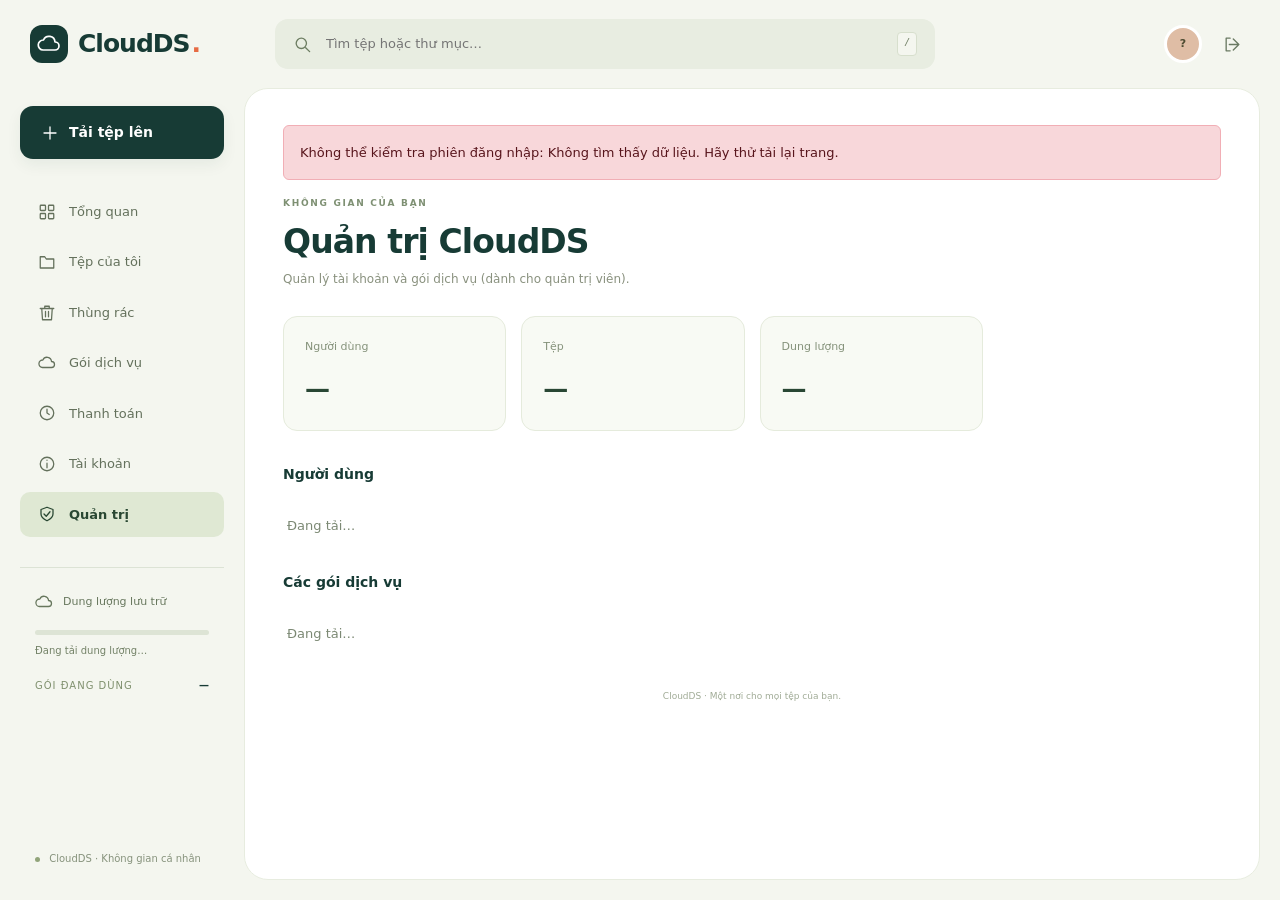
==== frontend/pages/admin.html @ e841731d "Thêm frontend có kết nối Flask API" ====
<!doctype html>
<html lang="vi">
<head>
  <meta charset="utf-8"><meta name="viewport" content="width=device-width, initial-scale=1">
  <meta name="theme-color" content="#173b35"><title>Quản trị CloudDS — CloudDS</title>
  <link rel="icon" href="../assets/icons/favicon.svg" type="image/svg+xml">
  <link rel="stylesheet" href="../assets/vendor/bootstrap/bootstrap.min.css">
  <link rel="stylesheet" href="../assets/css/main.css">
  <link rel="stylesheet" href="../assets/css/components.css">
  <link rel="stylesheet" href="../assets/css/dashboard.css">
  <script src="../assets/js/api.js" defer></script><script src="../assets/js/ui.js" defer></script>
  
  <script src="../assets/js/admin.js" defer></script>
</head>
<body class="drive-page" data-page="admin">
  <a class="skip-link" href="#workspace">Đến nội dung chính</a>
  <svg xmlns="http://www.w3.org/2000/svg" style="display:none" aria-hidden="true"><symbol id="icon-cloud" viewBox="0 0 24 24"><path d="M6 18h12a4 4 0 0 0 0-8 6 6 0 0 0-11.5-2A5 5 0 0 0 6 18Z"/></symbol><symbol id="icon-arrow" viewBox="0 0 24 24"><path d="M4 12h16m-6-6 6 6-6 6"/></symbol><symbol id="icon-check" viewBox="0 0 24 24"><path d="m5 12 4 4L19 6"/></symbol><symbol id="icon-folder" viewBox="0 0 24 24"><path d="M3 7V5h6l2 3h10v12H3V7Z"/></symbol><symbol id="icon-file" viewBox="0 0 24 24"><path d="M6 3h8l4 4v14H6Z"/><path d="M14 3v5h4M9 12h6m-6 4h6"/></symbol><symbol id="icon-shield" viewBox="0 0 24 24"><path d="m12 3 8 3v6c0 5-8 9-8 9s-8-4-8-9V6Z"/><path d="m8 12 3 3 5-6"/></symbol><symbol id="icon-upload" viewBox="0 0 24 24"><path d="M12 16V3m-5 5 5-5 5 5M4 15v6h16v-6"/></symbol><symbol id="icon-download" viewBox="0 0 24 24"><path d="M12 3v13m-5-5 5 5 5-5M4 16v5h16v-5"/></symbol><symbol id="icon-grid" viewBox="0 0 24 24"><rect x="3" y="3" width="7" height="7" rx="1"/><rect x="14" y="3" width="7" height="7" rx="1"/><rect x="3" y="14" width="7" height="7" rx="1"/><rect x="14" y="14" width="7" height="7" rx="1"/></symbol><symbol id="icon-clock" viewBox="0 0 24 24"><circle cx="12" cy="12" r="9"/><path d="M12 7v5l3 2"/></symbol><symbol id="icon-device" viewBox="0 0 24 24"><rect x="3" y="4" width="18" height="13" rx="2"/><path d="M8 21h8m-4-4v4"/></symbol><symbol id="icon-menu" viewBox="0 0 24 24"><path d="M4 6h16M4 12h16M4 18h16"/></symbol><symbol id="icon-lock" viewBox="0 0 24 24"><rect x="5" y="10" width="14" height="11" rx="2"/><path d="M8 10V7a4 4 0 0 1 8 0v3m-4 5v2"/></symbol><symbol id="icon-mail" viewBox="0 0 24 24"><rect x="3" y="5" width="18" height="14" rx="2"/><path d="m3 6 9 7 9-7"/></symbol><symbol id="icon-leaf" viewBox="0 0 24 24"><path d="M20 3C7 2 2 8 5 15s16 4 15-12Z"/><path d="M3 21 15 9"/></symbol><symbol id="icon-globe" viewBox="0 0 24 24"><circle cx="12" cy="12" r="9"/><ellipse cx="12" cy="12" rx="4" ry="9"/><path d="M3 12h18"/></symbol><symbol id="icon-search" viewBox="0 0 24 24"><circle cx="10.5" cy="10.5" r="6.5"/><path d="m16 16 5 5"/></symbol><symbol id="icon-star" viewBox="0 0 24 24"><path d="m12 3 2.8 5.8 6.4.9-4.6 4.5 1.1 6.3-5.7-3-5.7 3 1.1-6.3-4.6-4.5 6.4-.9Z"/></symbol><symbol id="icon-list" viewBox="0 0 24 24"><path d="M8 6h13M8 12h13M8 18h13M3 6h.1M3 12h.1M3 18h.1"/></symbol><symbol id="icon-plus" viewBox="0 0 24 24"><path d="M12 4v16M4 12h16"/></symbol><symbol id="icon-more" viewBox="0 0 24 24"><circle cx="5" cy="12" r="1"/><circle cx="12" cy="12" r="1"/><circle cx="19" cy="12" r="1"/></symbol><symbol id="icon-image" viewBox="0 0 24 24"><rect x="3" y="3" width="18" height="18" rx="3"/><circle cx="8" cy="8" r="1"/><path d="m3 17 5-5 4 4 4-6 5 7"/></symbol><symbol id="icon-close" viewBox="0 0 24 24"><path d="m5 5 14 14M5 19 19 5"/></symbol><symbol id="icon-info" viewBox="0 0 24 24"><circle cx="12" cy="12" r="9"/><path d="M12 11v6m0-10v.1"/></symbol><symbol id="icon-logout" viewBox="0 0 24 24"><path d="M9 4H4v16h5m4-15 7 7-7 7m-5-7h12"/></symbol><symbol id="icon-chevron" viewBox="0 0 24 24"><path d="m9 5 7 7-7 7"/></symbol><symbol id="icon-trash" viewBox="0 0 24 24"><path d="M3 6h18M9 6V3h6v3M5 6l1 15h12l1-15M10 10v7m4-7v7"/></symbol></svg>
  <header class="drive-header">
    <div class="drive-brand">
      <button class="icon-button mobile-menu" id="menu-toggle" type="button" aria-label="Mở menu" aria-expanded="false" aria-controls="sidebar"><svg class="icon" aria-hidden="true"><use href="#icon-menu"></use></svg></button>
      <a href="../index.html" class="brand" aria-label="CloudDS trang chủ"><span class="brand-logo"><svg class="icon" aria-hidden="true"><use href="#icon-cloud"></use></svg></span>CloudDS<span class="brand-period">.</span></a>
    </div>
    <form class="search-box" role="search" id="global-search-form"><svg class="icon" aria-hidden="true"><use href="#icon-search"></use></svg><input id="global-search" type="search" placeholder="Tìm tệp hoặc thư mục…" aria-label="Tìm tệp và thư mục"><kbd>/</kbd></form>
    <div class="header-actions"><span class="workspace-status" id="workspace-status" aria-live="polite"></span><a class="avatar" id="account" href="profile.html" aria-label="Thông tin tài khoản">?</a><button class="icon-button" id="logout" type="button" title="Đăng xuất" aria-label="Đăng xuất"><svg class="icon" aria-hidden="true"><use href="#icon-logout"></use></svg></button></div>
  </header>
  <button id="sidebar-backdrop" class="sidebar-backdrop" type="button" aria-label="Đóng menu" hidden></button>
  <aside class="drive-sidebar" id="sidebar">
    <a class="btn btn-brand new-button" href="files.html?upload=1"><svg class="icon" aria-hidden="true"><use href="#icon-plus"></use></svg> Tải tệp lên</a>
    <nav aria-label="Điều hướng không gian"><a class="side-link " href="dashboard.html" data-nav="dashboard"><svg class="icon" aria-hidden="true"><use href="#icon-grid"></use></svg><span>Tổng quan</span></a>
<a class="side-link " href="files.html" data-nav="files"><svg class="icon" aria-hidden="true"><use href="#icon-folder"></use></svg><span>Tệp của tôi</span></a>
<a class="side-link " href="trash.html" data-nav="trash"><svg class="icon" aria-hidden="true"><use href="#icon-trash"></use></svg><span>Thùng rác</span></a>
<a class="side-link " href="plans.html" data-nav="plans"><svg class="icon" aria-hidden="true"><use href="#icon-cloud"></use></svg><span>Gói dịch vụ</span></a>
<a class="side-link " href="billing.html" data-nav="billing"><svg class="icon" aria-hidden="true"><use href="#icon-clock"></use></svg><span>Thanh toán</span></a>
<a class="side-link " href="profile.html" data-nav="profile"><svg class="icon" aria-hidden="true"><use href="#icon-info"></use></svg><span>Tài khoản</span></a>
<a class="side-link active" href="admin.html" data-nav="admin"><svg class="icon" aria-hidden="true"><use href="#icon-shield"></use></svg><span>Quản trị</span></a></nav>
    <div class="sidebar-storage">
      <div class="storage-title"><svg class="icon" aria-hidden="true"><use href="#icon-cloud"></use></svg> Dung lượng lưu trữ</div>
      <div class="progress" role="progressbar" aria-label="Dung lượng đã dùng" aria-valuemin="0" aria-valuemax="100" aria-valuenow="0" id="quota-meter"><div class="progress-bar" id="quota-bar" style="width:0%"></div></div>
      <p id="quota-label">Đang tải dung lượng…</p>
      <div class="plan-note"><span id="plan-name">GÓI ĐANG DÙNG</span><b id="plan-quota">—</b></div>
    </div>
    <div class="sidebar-bottom"><span class="live-dot"></span> CloudDS · Không gian cá nhân</div>
  </aside>
  <main class="drive-main" id="workspace">
    <div id="global-notice" class="alert alert-warning" role="status" hidden></div>
    <div class="page-heading"><div><p class="page-eyebrow">KHÔNG GIAN CỦA BẠN</p><h1 id="page-title">Quản trị CloudDS</h1><p id="page-subtitle">Quản lý tài khoản và gói dịch vụ (dành cho quản trị viên).</p></div></div>
    
<div id="admin-error" class="alert alert-danger" hidden></div><div class="summary-grid" id="admin-metrics"><article class="summary-card"><small>Người dùng</small><strong id="admin-users-count">—</strong></article><article class="summary-card"><small>Tệp</small><strong id="admin-files-count">—</strong></article><article class="summary-card"><small>Dung lượng</small><strong id="admin-storage-count">—</strong></article></div><section class="mt-4"><div class="section-row"><h2>Người dùng</h2></div><div class="file-list" id="admin-users"><p class="content-muted">Đang tải…</p></div></section><section class="mt-4"><div class="section-row"><h2>Các gói dịch vụ</h2></div><div id="admin-plans" class="file-list"><p class="content-muted">Đang tải…</p></div></section>

    <p class="workspace-footnote">CloudDS · Một nơi cho mọi tệp của bạn.</p>
  </main>
  <div class="toast-container position-fixed bottom-0 end-0 p-3" style="z-index:100"><div class="toast show drive-toast" role="status" id="toast" hidden><div class="toast-body" id="toast-message"></div></div></div>
</body>
</html>
---- frontend/assets/css/main.css ----
/* Design tokens dùng chung cho các trang tiếp theo. */
:root {
  --color-ink: #173b35;
  --color-text: #52635d;
  --color-surface: #ffffff;
  --color-bg: #f8f9f5;
  --color-soft: #eef2e9;
  --color-line: #dce3d9;
  --color-accent: #e66b43;
  --color-accent-dark: #ae3d1b;
  --radius-sm: 12px;
  --radius-md: 20px;
  --radius-lg: 32px;
  --shadow-card: 0 20px 60px rgb(24 54 44 / 8%);
  --font-body: "Segoe UI", system-ui, -apple-system, sans-serif;
  --container-width: 1180px;
}


/* Các quy tắc nền tảng, độc lập với nội dung trang. */
*, *::before, *::after { box-sizing: border-box; }
html { scroll-behavior: smooth; scroll-padding-top: 100px; }
body { margin: 0; background: var(--color-bg); color: var(--color-ink); font-family: var(--font-body); line-height: 1.65; -webkit-font-smoothing: antialiased; }
a { color: inherit; text-decoration: none; }
button, input { font: inherit; }
button, a { -webkit-tap-highlight-color: transparent; }
button { touch-action: manipulation; }
h1, h2, h3, p { margin-top: 0; }
h1, h2, h3 { line-height: 1.2; }
::selection { background: #e9b79a; color: #173b35; }
:focus-visible { outline: 3px solid var(--color-accent); outline-offset: 5px; }
.container { max-width: var(--container-width); }
.icon { width: 24px; height: 24px; fill: none; stroke: currentColor; stroke-width: 1.7; stroke-linecap: round; stroke-linejoin: round; flex: 0 0 auto; }
.skip-link { position: fixed; top: -100px; left: 16px; z-index: 100; padding: 10px 18px; background: white; border: 2px solid var(--color-ink); }
.skip-link:focus { top: 10px; }
[hidden] { display: none !important; }
@media (prefers-reduced-motion: reduce) {
 html { scroll-behavior: auto; }
 *, *::before, *::after { animation-duration: .01ms !important; animation-iteration-count: 1 !important; transition-duration: .01ms !important; }
}


/* Header/footer có thể tách sang component khi bổ sung các trang. */
.site-header { position: sticky; top: 0; z-index: 30; background: rgb(248 249 245 / 98%); border-bottom: 1px solid var(--color-line); }
.header-inner { min-height: 86px; display: flex; align-items: center; gap: 36px; }
.brand { display: inline-flex; align-items: center; gap: 10px; font-weight: 750; font-size: 24px; letter-spacing: -1px; white-space: nowrap; }
.brand-mark { display: grid; place-items: center; width: 39px; height: 39px; border-radius: 13px; color: white; background: var(--color-ink); }
.brand-dot { color: var(--color-accent); }
.desktop-nav { display: flex; align-items: center; justify-content: space-between; flex: 1; gap: 28px; }
.nav-links, .nav-actions { display: flex; align-items: center; gap: 26px; }
.nav-links a, .login-link { font-size: 14px; font-weight: 600; }
.nav-links a { position: relative; padding: 10px 0; color: var(--color-text); }
.nav-links a::after { content: ""; position: absolute; left: 0; right: 0; bottom: 3px; height: 2px; background: var(--color-accent); transform: scaleX(0); transition: transform .2s ease; }
.nav-links a:hover::after, .nav-links a[aria-current]::after { transform: scaleX(1); }
.menu-toggle { display: none; margin-left: auto; width: 44px; height: 44px; align-items: center; justify-content: center; border: 1px solid var(--color-line); border-radius: 10px; color: var(--color-ink); background: transparent; }
.site-footer { padding: 64px 0 24px; border-top: 1px solid var(--color-line); }
.footer-top { display: grid; grid-template-columns: 2fr 1fr 1fr 1.2fr; gap: 40px; }
.footer-about p { max-width: 280px; margin-top: 16px; color: var(--color-text); font-size: 14px; }
.footer-heading { font-size: 14px; margin: 8px 0 20px; font-weight: 700; }
.footer-links { list-style: none; padding: 0; margin: 0; }
.footer-links li { margin-bottom: 10px; font-size: 14px; color: var(--color-text); }
.footer-links a:hover { color: var(--color-accent-dark); }
.footer-bottom { margin-top: 44px; padding-top: 20px; border-top: 1px solid var(--color-line); display: flex; justify-content: space-between; gap: 16px; font-size: 12px; color: var(--color-text); }
@media (max-width: 991.98px) {
 .header-inner { min-height: 74px; flex-wrap: wrap; gap: 0; }
 .brand { font-size: 22px; }
 .menu-toggle { display: flex; }
 .desktop-nav { display: none; flex-basis: 100%; padding: 15px 0 24px; }
 .desktop-nav.is-open { display: flex; flex-direction: column; align-items: stretch; }
 .nav-links { align-items: stretch; flex-direction: column; gap: 3px; }
 .nav-actions { border-top: 1px solid var(--color-line); padding-top: 20px; justify-content: space-between; }
 .footer-top { grid-template-columns: 2fr 1fr 1fr; }
 .footer-contact { grid-column: 1 / -1; }
}
@media (max-width: 575.98px) {
 .container { padding-left: 22px; padding-right: 22px; }
 .footer-top { grid-template-columns: 1fr 1fr; gap: 28px; }
 .footer-about, .footer-contact { grid-column: 1 / -1; }
 .footer-bottom { flex-direction: column; }
}


/* Chỉ dành cho trang chủ; không chứa quy tắc nghiệp vụ. */
.hero { position: relative; padding: 76px 0 52px; overflow: hidden; }
.hero-grid { display: grid; grid-template-columns: 1.04fr 1fr; gap: 60px; align-items: center; }
.hero-badge { display: inline-flex; align-items: center; gap: 9px; padding: 6px 12px 6px 7px; border: 1px solid var(--color-line); border-radius: 99px; font-size: 12px; font-weight: 600; margin-bottom: 27px; background: #fff; }
.hero-badge span { background: #eaf0de; border-radius: 99px; padding: 3px 8px; font-size: 10px; letter-spacing: .6px; }
.hero h1 { font-size: clamp(42px, 4.9vw, 65px); font-weight: 650; letter-spacing: -2.8px; line-height: 1.13; margin-bottom: 24px; }
.hero h1 em { font-style: normal; color: #678065; }
.hero-copy { max-width: 445px; color: var(--color-text); font-size: 16px; line-height: 1.8; margin-bottom: 28px; }
.hero-actions { display: flex; gap: 12px; flex-wrap: wrap; }
.hero-note { display: flex; align-items: center; gap: 8px; font-size: 12px; color: var(--color-text); margin: 18px 0 0; }
.hero-note .icon { width: 15px; height: 15px; }
.hero-visual { min-width: 0; position: relative; padding: 45px 0 46px; }
.visual-orbit { position: absolute; inset: 0 -40px; border: 1px solid #e0e7d8; border-radius: 50%; transform: rotate(-24deg); }
.visual-orbit::after { content: ""; position: absolute; inset: 25px; border: 1px dashed #d4dfcc; border-radius: 50%; }
.app-preview { position: relative; background: white; border: 1px solid #dae1d7; border-radius: 16px; box-shadow: 0 25px 60px rgb(39 61 46 / 11%); transform: rotate(-2deg); overflow: hidden; }
.app-chrome { display: flex; align-items: center; gap: 5px; padding: 13px 15px; border-bottom: 1px solid #e9ede5; background: #fafbf8; }
.app-chrome i { width: 6px; height: 6px; border-radius: 50%; background: #d9dfd2; }
.app-chrome span { margin: auto; font-size: 9px; color: #788472; }
.app-chrome .icon { width: 12px; height: 12px; color: #7a8b71; }
.app-content { display: grid; grid-template-columns: 105px 1fr; min-height: 295px; }
.app-sidebar { padding: 21px 10px; border-right: 1px solid #edf0e8; background: #fbfcf9; }
.app-logo { font-size: 12px; font-weight: 750; display: flex; gap: 5px; align-items: center; margin-bottom: 24px; }
.app-logo .icon { width: 19px; height: 19px; }
.app-nav { font-size: 9px; color: #788371; padding: 7px 6px; display: flex; align-items: center; gap: 5px; margin-bottom: 4px; }
.app-nav .icon { width: 13px; height: 13px; }
.app-nav.active { color: #294b39; background: #eaf0df; border-radius: 5px; }
.app-quota { margin-top: 46px; font-size: 8px; color: #738169; }
.quota-bar { height: 4px; border-radius: 20px; background: #e6ebdf; margin: 7px 0; overflow: hidden; }
.quota-bar span { display: block; width: 36%; height: 100%; background: #91a778; }
.app-main { padding: 20px 17px; min-width: 0; }
.app-main-top { display: flex; justify-content: space-between; align-items: center; font-size: 12px; font-weight: 650; }
.mock-upload { font-size: 8px; padding: 5px 8px; background: var(--color-ink); color: white; border-radius: 4px; }
.app-sub { margin: 4px 0 18px; color: #87927d; font-size: 8px; }
.folder-grid { display: grid; grid-template-columns: repeat(3,1fr); gap: 8px; }
.mock-folder { padding: 12px 7px; border: 1px solid #e5eadf; border-radius: 8px; font-size: 8px; }
.mock-folder .icon { width: 24px; height: 24px; margin-bottom: 7px; display: block; fill: #e6ebce; stroke: #98aa72; }
.mock-folder:nth-child(2) .icon { fill: #fae5d8; stroke: #d79c7b; }
.mock-folder:nth-child(3) .icon { fill: #e4eaf2; stroke: #95a6bf; }
.mock-folder small { display: block; color: #89927f; font-size: 7px; margin-top: 3px; }
.recent-label { margin: 18px 0 6px; font-size: 9px; font-weight: 600; }
.mock-file { display: flex; align-items: center; gap: 7px; border-bottom: 1px solid #f0f2ec; padding: 9px 0; font-size: 8px; }
.file-icon { padding: 5px; background: #f9ede5; color: #b78360; border-radius: 5px; display: grid; place-items: center; }
.file-icon .icon { width: 13px; height: 13px; }
.mock-file small { margin-left: auto; font-size: 7px; color: #89927f; }
.float-card { position: absolute; background: #fff; border: 1px solid #e0e5db; border-radius: 12px; box-shadow: 0 10px 30px rgb(30 55 40 / 8%); display: flex; align-items: center; gap: 10px; padding: 12px 16px; transform: rotate(3deg); }
.float-free { top: 8px; right: -14px; }
.float-success { bottom: 12px; left: -24px; transform: rotate(2deg); }
.float-symbol { display: grid; place-items: center; width: 36px; height: 36px; border-radius: 10px; background: #edf2e4; color: #69854a; }
.float-card strong { font-size: 12px; display: block; line-height: 1.5; }
.float-card small { font-size: 9px; color: var(--color-text); }
.value-strip { display: flex; justify-content: space-between; gap: 20px; border-top: 1px solid var(--color-line); border-bottom: 1px solid var(--color-line); padding: 23px 0; margin-top: 36px; }
.value-item { display: flex; align-items: center; gap: 10px; font-size: 12px; font-weight: 550; }
.value-item .icon { width: 18px; height: 18px; color: #698263; }
.features { padding: 75px 0 84px; }
.section-intro { display: flex; align-items: flex-end; justify-content: space-between; gap: 40px; margin-bottom: 35px; }
.section-intro .section-copy { max-width: 340px; margin-bottom: 4px; font-size: 14px; }
.section-intro h2 { margin: 0; }
.feature-card { height: 100%; border: 1px solid var(--color-line); border-radius: 18px; padding: 28px; background: #fff; }
.feature-icon { width: 45px; height: 45px; display: grid; place-items: center; border-radius: 12px; background: #eff2e7; margin-bottom: 25px; }
.feature-card h3 { font-size: 19px; font-weight: 650; margin-bottom: 12px; }
.feature-card p { color: var(--color-text); font-size: 14px; line-height: 1.8; margin-bottom: 0; }
.feature-card:nth-child(2) { background: #fafbf8; }
.workflow { padding: 60px 0 74px; background: #edf1e7; border-top: 1px solid #e1e7da; border-bottom: 1px solid #e1e7da; }
.workflow-grid { display: grid; grid-template-columns: 1fr 1.3fr; align-items: center; gap: 80px; }
.workflow .section-copy { font-size: 14px; max-width: 320px; }
.step { display: flex; gap: 20px; position: relative; padding: 20px 0; border-bottom: 1px solid #d6dfce; }
.step:last-child { border-bottom: 0; }
.step-number { font-size: 12px; font-weight: 650; color: #71806c; padding-top: 3px; }
.step h3 { font-size: 18px; margin-bottom: 6px; }
.step p { font-size: 14px; color: var(--color-text); margin: 0; }
.pricing { padding: 85px 0; }
.center-heading { text-align: center; margin-bottom: 38px; }
.center-heading .section-copy { margin: 18px auto 0; font-size: 15px; }
.plan-card { position: relative; height: 100%; padding: 30px; border: 1px solid var(--color-line); border-radius: 22px; background: white; }
.plan-card.featured { background: var(--color-ink); color: #fff; border-color: var(--color-ink); }
.plan-label { display: flex; justify-content: space-between; align-items: center; gap: 8px; margin-bottom: 12px; }
.plan-name { font-size: 17px; font-weight: 700; margin: 0; }
.plan-tag { font-size: 9px; font-weight: 650; background: #e9efdd; color: #36532d; padding: 5px 9px; border-radius: 30px; letter-spacing: .4px; }
.plan-card.featured .plan-tag { background: #eec6ab; color: #3b392b; }
.plan-description { font-size: 13px; color: var(--color-text); margin-bottom: 28px; }
.plan-card.featured .plan-description, .plan-card.featured .price-period { color: #c8d6cd; }
.plan-capacity { display: flex; align-items: baseline; gap: 8px; margin-bottom: 16px; }
.plan-capacity strong { font-size: 54px; letter-spacing: -2px; font-weight: 600; line-height: 1; }
.plan-capacity span { font-size: 22px; }
.plan-price { font-size: 23px; font-weight: 650; }
.price-period { font-size: 12px; font-weight: 400; color: var(--color-text); }
.plan-divider { border-top: 1px solid var(--color-line); margin: 24px 0; }
.featured .plan-divider { border-color: #436259; }
.plan-card .check-list li { font-size: 13px; }
.plan-bottom { border-top: 1px solid var(--color-line); padding-top: 18px; margin-top: 24px; font-size: 12px; color: var(--color-text); }
.featured .plan-bottom { border-color: #436259; color: #d3e1d8; }
.faq-section { padding: 20px 0 85px; }
.faq-layout { display: grid; grid-template-columns: .8fr 1.2fr; gap: 85px; }
.faq-intro .section-copy { font-size: 14px; }
.text-link { display: inline-flex; align-items: center; gap: 8px; font-size: 14px; font-weight: 650; border-bottom: 1px solid currentColor; padding-bottom: 3px; }
.text-link .icon { width: 16px; height: 16px; }
.signup-section { padding: 0 0 80px; }
.signup-panel { position: relative; overflow: hidden; background: #dfe8d6; border: 1px solid #d4dfc8; border-radius: 26px; padding: 50px 55px; display: flex; justify-content: space-between; gap: 35px; align-items: center; }
.signup-panel::after { content: ""; position: absolute; width: 310px; height: 310px; right: -80px; top: -140px; border: 1px solid #bccdaf; border-radius: 50%; pointer-events: none; }
.signup-panel h2 { font-size: clamp(28px,3vw,38px); letter-spacing: -1px; max-width: 480px; margin-bottom: 12px; }
.signup-panel p { font-size: 14px; color: var(--color-text); margin: 0; }
.signup-action { flex-shrink: 0; position: relative; z-index: 1; text-align: center; }
.signup-action small { display: block; margin-top: 12px; font-size: 11px; color: var(--color-text); }
@media (min-width: 992px) { .float-free { animation: settle-in .8s ease both; } .float-success { animation: settle-in 1s ease both; } }
@keyframes settle-in { from { opacity: 0; translate: 0 12px; } to { opacity: 1; translate: 0 0; } }
@media (max-width: 1199.98px) { .hero-grid { gap: 35px; } .hero h1 { font-size: 54px; } .float-free { right: 0; } .app-content { grid-template-columns: 88px 1fr; } }
@media (max-width: 991.98px) {
 .hero { padding-top: 50px; }
 .hero-grid { grid-template-columns: 1fr; gap: 30px; }
 .hero-copy { max-width: 540px; }
 .hero h1 { font-size: clamp(44px,7vw,62px); max-width: 640px; }
 .hero-visual { width: min(560px,100%); margin: 0 auto; }
 .app-content { grid-template-columns: 105px 1fr; }
 .value-strip { flex-wrap: wrap; row-gap: 18px; }
 .value-item { width: calc(50% - 10px); }
 .workflow-grid, .faq-layout { gap: 35px; grid-template-columns: 1fr 1fr; }
 .section-intro { align-items: flex-start; flex-direction: column; gap: 18px; }
 .section-intro .section-copy { max-width: 540px; }
 .plan-card { padding: 24px; }
 .signup-panel { padding: 36px; }
}
@media (max-width: 767.98px) {
 .features, .pricing { padding: 55px 0; }
 .workflow-grid, .faq-layout { grid-template-columns: 1fr; gap: 20px; }
 .workflow { padding: 45px 0; }
 .workflow .section-copy { max-width: 500px; }
 .plan-card { padding: 30px; }
 .faq-section { padding: 15px 0 55px; }
 .signup-panel { flex-direction: column; align-items: flex-start; padding: 30px; }
 .signup-section { padding-bottom: 55px; }
 .signup-action { text-align: left; }
}
@media (max-width: 575.98px) {
 .hero h1 { font-size: 43px; letter-spacing: -1.9px; }
 .hero-copy { font-size: 15px; }
 .hero-visual { padding-top: 38px; }
 .hero-badge { font-size: 10px; }
 .hero-actions .btn { padding: 12px 16px; font-size: 13px; }
 .float-card { padding: 9px 10px; gap: 7px; }
 .float-success { left: -6px; bottom: 11px; }
 .float-card strong { font-size: 10px; }
 .float-card small { font-size: 8px; }
 .float-symbol { width: 29px; height: 29px; }
 .app-content { grid-template-columns: 72px 1fr; min-height: 270px; }
 .app-sidebar { padding: 18px 6px; }
 .app-logo { font-size: 9px; }
 .app-logo .icon { width: 14px; }
 .app-nav { padding: 6px 2px; font-size: 7px; gap: 3px; }
 .app-nav .icon { width: 10px; }
 .app-main { padding: 17px 10px; }
 .mock-folder { padding: 10px 5px; font-size: 7px; }
 .mock-folder small { font-size: 6px; }
 .value-item { font-size: 10px; gap: 7px; }
 .section-heading { letter-spacing: -1px; }
 }

/* Live plan loading / service errors on the landing page */
#home-plans .plan-loading, #home-plans .plan-notice { padding:20px 25px; background:#f0f3e9; border:1px solid #dce5d3; border-radius:13px; font-size:14px; color:#55634f; }
#home-plans .plan-capacity strong { font-size:clamp(30px,3.2vw,43px); letter-spacing:-1px; }
#home-plans .plan-price { white-space:normal; }
#home-plans .check-list li span:first-child { color:#5a8356; margin-right:7px; }
---- frontend/assets/css/components.css ----
/* Nút, nhãn, FAQ và hộp thoại có thể tái sử dụng. */
.btn { display: inline-flex; justify-content: center; align-items: center; gap: 10px; border-radius: 10px; padding: 13px 22px; font-weight: 650; font-size: 14px; border: 1px solid transparent; transition: background-color .18s ease, transform .18s ease, box-shadow .18s ease; }
.btn:hover { transform: translateY(-2px); }
.btn:focus-visible { box-shadow: none; outline: 3px solid var(--color-accent); outline-offset: 4px; }
.btn-brand { background: var(--color-ink); color: white; }
.btn-brand:hover, .btn-brand:active { background: #24564b; color: white; }
.btn-accent { background: var(--color-accent); color: #172d26; }
.btn-accent:hover, .btn-accent:active { background: #f28b66; color: #172d26; }
.btn-light-outline { background: transparent; color: var(--color-ink); border-color: #c8d0c6; }
.btn-light-outline:hover { border-color: var(--color-ink); background: #eef2e9; }
.btn .icon { width: 18px; height: 18px; }
.eyebrow { display: inline-flex; align-items: center; gap: 9px; color: var(--color-text); font-size: 11px; font-weight: 750; letter-spacing: 1.8px; text-transform: uppercase; margin-bottom: 20px; }
.eyebrow::before { content: ""; width: 7px; height: 7px; background: var(--color-accent); border-radius: 50%; }
.section-heading { font-size: clamp(30px, 3.4vw, 43px); font-weight: 650; letter-spacing: -1.5px; }
.section-copy { color: var(--color-text); font-size: 16px; max-width: 510px; }
.check-list { list-style: none; padding: 0; margin: 0; }
.check-list li { display: flex; align-items: flex-start; gap: 10px; margin-bottom: 13px; font-size: 14px; }
.check-list .icon { width: 18px; height: 18px; margin-top: 2px; }
.faq-item { border-bottom: 1px solid var(--color-line); }
.faq-item summary { position: relative; list-style: none; padding: 24px 44px 24px 0; font-weight: 600; cursor: pointer; line-height: 1.5; }
.faq-item summary::-webkit-details-marker { display: none; }
.faq-item summary::after { content: "+"; position: absolute; right: 5px; top: 20px; font-size: 26px; font-weight: 400; color: var(--color-text); }
.faq-item[open] summary::after { content: "−"; }
.faq-item p { color: var(--color-text); font-size: 14px; padding-right: 30px; margin-bottom: 24px; }
.reveal { opacity: 1; transform: none; }
.reveal.is-pending { opacity: 0; transform: translateY(18px); }
.reveal.is-visible { opacity: 1; transform: none; transition: opacity .55s ease, transform .55s ease; }
@media (prefers-reduced-motion: reduce) { .reveal.is-pending { opacity: 1; transform: none; } }
---- frontend/assets/css/dashboard.css ----
/* Workspace CloudDS — bố cục riêng, giữ tokens dùng chung. */
.drive-page { background: #f4f6ef; font-size: 14px; }
button { color: inherit; } button:disabled { opacity: .5; cursor: wait; }
.drive-header { height: 88px; display: flex; align-items: center; gap: 30px; padding: 0 30px; position: sticky; top: 0; z-index: 40; background: #f4f6ef; }
.drive-brand { width: 215px; flex-shrink: 0; display: flex; align-items: center; gap: 8px; }
.brand { display: inline-flex; align-items: center; gap: 10px; font-size: 25px; font-weight: 750; letter-spacing: -1px; }
.brand-logo { background: var(--color-ink); color: white; width: 38px; height: 38px; border-radius: 12px; display: grid; place-items: center; }
.brand-period { color: var(--color-accent); margin-left: -8px; }
.search-box { display: flex; align-items: center; gap: 12px; background: #e8ede1; border: 1px solid transparent; border-radius: 13px; padding: 12px 17px; max-width: 660px; flex: 1; }
.search-box:focus-within { border-color: #9caf88; background: #fff; box-shadow: 0 0 0 3px #dbe4d2; }
.search-box .icon { width: 19px; height: 19px; color: #6c7d61; }
.search-box input { min-width: 0; width: 100%; border: 0; outline: none; background: none; font-size: 13px; color: var(--color-ink); }
.search-box kbd { background: #f4f6ef; color: #6c7d61; border: 1px solid #d7dfcd; font-size: 10px; }
.header-actions { margin-left: auto; display: flex; align-items: center; gap: 13px; }
.preview-chip { border: 1px solid #d5decb; border-radius: 30px; background: none; padding: 5px 10px; font-size: 10px; color: #637852; white-space: nowrap; }
.icon-button { border: 0; background: none; padding: 8px; border-radius: 9px; display: inline-grid; place-items: center; color: #6a7a63; }
.icon-button:hover { background: #e9eedf; color: var(--color-ink); }
.icon-button .icon { width: 19px; height: 19px; }
.avatar { width: 38px; height: 38px; border-radius: 50%; background: #dfbda5; border: 3px solid #fff; color: #4d4b31; font-size: 11px; font-weight: 750; }
.drive-sidebar { position: fixed; top: 88px; bottom: 0; width: 244px; padding: 18px 20px; display: flex; flex-direction: column; }
.new-button { justify-content: flex-start; width: 100%; border-radius: 13px; padding: 15px 20px; margin-bottom: 30px; box-shadow: 0 6px 15px #173b3510; }
.side-link { display: flex; align-items: center; gap: 13px; width: 100%; border: 0; background: transparent; padding: 12px 18px; margin-bottom: 5px; border-radius: 10px; font-size: 13px; color: #64715c; text-align: left; }
.side-link .icon { width: 18px; height: 18px; }
.side-link:hover { background: #e9eedf; } .side-link.active { background: #dfe8d3; color: #294732; font-weight: 650; }
.sidebar-storage { border-top: 1px solid #dce3d5; margin-top: 25px; padding: 22px 15px; }
.storage-title { display: flex; gap: 10px; align-items: center; font-size: 11px; color: #67775d; }
.storage-title .icon { width: 18px; } .progress { height: 5px; background: #dde4d5; margin: 16px 0 8px; } .progress-bar { background: #79985f; }
.sidebar-storage p { font-size: 10px; color: #738267; margin: 0; } .plan-note { display: flex; align-items: center; justify-content: space-between; font-size: 10px; margin-top: 18px; } .plan-note span { letter-spacing: 1px; color: #7f906e; }
.sidebar-bottom { margin-top: auto; color: #86927c; font-size: 10px; padding: 15px; } .live-dot { display: inline-block; width: 5px; height: 5px; border-radius: 50%; background: #91a47a; margin-right: 6px; }
.drive-main { margin: 0 20px 20px 244px; background: #fff; border: 1px solid #e7ecdf; border-radius: 24px; padding: 36px 38px 20px; min-height: calc(100vh - 108px); }
.page-heading { display: flex; justify-content: space-between; align-items: center; gap: 15px; margin-bottom: 26px; } .page-eyebrow { font-size: 9px; color: #7e9073; letter-spacing: 1.7px; margin-bottom: 11px; font-weight: 700; }
h1 { font-size: clamp(24px,2.6vw,33px); letter-spacing: -.9px; font-weight: 650; margin-bottom: 8px; } .page-heading p:last-child { font-size: 12px; color: #89917e; margin-bottom: 0; }
.create-folder { border-color: #dce3d5; font-size: 12px; white-space: nowrap; padding: 10px 16px; }
.welcome-banner { position: relative; display: flex; align-items: center; justify-content: space-between; padding: 26px 32px; border-radius: 16px; background: #edf2e6; overflow: hidden; min-height: 204px; margin-bottom: 30px; }
.banner-label { font-size: 8px; letter-spacing: 1.8px; color: #768b62; font-weight: 700; } .welcome-banner h2 { font-size: 27px; letter-spacing: -.7px; margin: 10px 0; } .welcome-banner p { font-size: 11px; color: #7a8970; margin-bottom: 14px; }
.banner-link { display: inline-flex; align-items: center; gap: 9px; border: 0; padding: 0; background: none; font-size: 11px; font-weight: 700; } .banner-link .icon { width: 15px; height: 15px; }
.banner-dismiss { position: absolute; top: 10px; right: 10px; } .banner-art { position: relative; width: 260px; height: 165px; margin-right: 50px; }
.art-orbit { position: absolute; inset: -35px -20px; border: 1px solid #d9e3ce; border-radius: 50%; transform: rotate(-20deg); } .art-orbit::after { content: ''; position: absolute; inset: 22px; border: 1px solid #d9e3ce; border-radius: 50%; }
.art-file { position: absolute; top: 7px; left: 30px; width: 108px; height: 131px; background: white; border: 1px solid #e0e5d8; border-radius: 10px; transform: rotate(-12deg); padding: 15px; box-shadow: 0 12px 25px #173b3510; } .art-file .icon { color: #d38c6a; width: 28px; height: 28px; } .art-file small { display: block; font-size: 9px; margin-top: 12px; color: #87927c; } .art-file b { font-size: 25px; color: #bdd0aa; font-weight: 500; }
.art-folder { position: absolute; right: 7px; bottom: 4px; width: 138px; height: 96px; background: #c7d7b5; border: 1px solid #aebe9b; border-radius: 6px 14px 14px 14px; transform: rotate(9deg); padding: 17px; box-shadow: 0 12px 20px #173b3510; } .art-folder::before { content: ''; position: absolute; width: 55px; height: 10px; background: #c7d7b5; top: -9px; left: -1px; border-radius: 6px 6px 0 0; border: 1px solid #aebe9b; border-bottom: 0; } .art-folder .icon { color: #6d8a51; } .art-folder small { display: block; margin-top: 10px; font-size: 10px; }
.art-check { position: absolute; right: -15px; top: 18px; width: 36px; height: 36px; background: #fff; border-radius: 50%; display: grid; place-items: center; color: #7a995e; box-shadow: 0 5px 15px #173b3510; }
.section-row { display: flex; align-items: center; justify-content: space-between; margin-bottom: 18px; gap: 12px; } .section-row h2 { font-size: 14px; font-weight: 650; margin: 0; } .section-row>span { font-size: 10px; color: #89927e; }
.folder-grid { display: grid; grid-template-columns: repeat(4,minmax(0,1fr)); gap: 14px; margin-bottom: 32px; }
.folder-card { position: relative; min-width: 0; border: 1px solid #e4e9df; border-radius: 12px; background: #fafbf7; transition: transform .18s ease,border-color .18s; }
.folder-card:hover { transform: translateY(-3px); border-color: #b8cba6; } .folder-open { display: block; width: 100%; text-align: left; padding: 20px 17px; border: 0; background: none; }
.folder-open>.icon { width: 29px; height: 29px; color: #9aae77; fill: #e2eacb; margin-bottom: 17px; } .folder-card:nth-child(2) .folder-open>.icon { color: #ce9c7f; fill: #f5e6d7; } .folder-card:nth-child(3) .folder-open>.icon { color: #9baec4; fill: #e7edf3; }
.folder-open strong { display: block; font-size: 12px; font-weight: 600; overflow: hidden; text-overflow: ellipsis; white-space: nowrap; } .folder-open small { font-size: 9px; color: #95a08a; } .folder-more { position: absolute; top: 12px; right: 8px; }
.files-toolbar { margin-bottom: 15px; } .files-toolbar>div:first-child { display: flex; gap: 12px; align-items: center; } .result-count { font-size: 10px; color: #8d9982; }
.view-controls { display: flex; align-items: center; gap: 16px; } .view-controls select { width: 105px; font-size: 11px; border-color: #e1e6da; color: #5c7050; border-radius: 7px; } .view-switch { display: flex; border: 1px solid #e1e6da; padding: 2px; border-radius: 8px; } .view-switch .icon-button { padding: 5px 7px; } .view-switch .active { background: #e8efde; color: #365431; }
.filter-row { display: flex; align-items: center; gap: 9px; margin-bottom: 18px; flex-wrap: wrap; } .filter-chip { display: flex; align-items: center; gap: 6px; padding: 5px 11px; background: #fff; color: #7a8770; border: 1px solid #e4e9df; border-radius: 6px; font-size: 10px; } .filter-chip .icon { width: 12px; height: 12px; } .filter-chip.active { color: #4d6940; border-color: #d6e1c9; background: #f2f6ec; } .local-note { margin-left: auto; color: #89927e; font-size: 9px; }
.file-table { width: 100%; table-layout: fixed; } .file-table th { padding: 11px 12px; background: #f8faf4; font-size: 9px; color: #859178; font-weight: 550; } .file-table th:first-child { border-radius: 7px 0 0 7px; width: 47%; } .file-table th:last-child { border-radius: 0 7px 7px 0; width: 17%; } .file-table td { padding: 15px 12px; border-bottom: 1px solid #eff2ea; font-size: 11px; color: #87917d; } .file-table tr:hover td { background: #fafcf7; }
.file-name { display: flex; align-items: center; gap: 11px; color: #45563d; } .file-name strong { font-size: 11px; font-weight: 550; word-break: break-word; } .file-badge { display: inline-grid; place-items: center; width: 31px; height: 35px; background: #f7e8df; color: #b68363; border-radius: 7px; flex-shrink: 0; } .file-badge .icon { width: 17px; height: 17px; } .file-badge.image { background: #e9efdf; color: #83a25e; } .file-badge.document { background: #e9edf7; color: #8b9fcb; }
.row-actions { display: flex; justify-content: flex-end; gap: 2px; } .row-actions .icon-button { padding: 6px; } .row-actions .icon { width: 16px; height: 16px; } .is-starred { color: #bb8b3c; } .is-starred .icon { fill: #f2e1a7; }
.file-grid { display: grid; grid-template-columns: repeat(3,minmax(0,1fr)); gap: 16px; } .file-tile { border: 1px solid #e1e7d9; border-radius: 13px; overflow: hidden; } .tile-preview { height: 130px; display: grid; place-items: center; background: #f2f5ec; } .tile-preview .icon { width: 48px; height: 48px; color: #91a575; } .tile-preview img { width: 100%; height: 100%; object-fit: cover; } .tile-bottom { padding: 13px; } .tile-bottom small { display: block; color: #8d9783; margin: 9px 0; font-size: 10px; }
.empty-state { padding: 45px; text-align: center; color: #8b9b7d; border: 1px dashed #dce5d1; border-radius: 12px; } .empty-state>.icon { width: 40px; height: 40px; margin-bottom: 20px; } .empty-state h3 { font-size: 18px; color: #637b50; } .empty-state p { font-size: 12px; }
.workspace-footnote { margin: 30px 0 0; text-align: center; font-size: 9px; color: #a0ab96; }
.drive-toast { background: var(--color-ink); color: white; border: 0; border-radius: 12px; font-size: 12px; }
dialog { width: min(440px,calc(100% - 30px)); border: 1px solid #dce5d1; border-radius: 20px; padding: 28px; color: var(--color-ink); box-shadow: var(--shadow-card); } dialog::backdrop { background: #163b354a; } .dialog-heading { display: flex; align-items: center; justify-content: space-between; margin-bottom: 20px; } .dialog-symbol { background: #edf3e5; border-radius: 12px; padding: 10px; color: #7d9864; } dialog h2 { font-size: 22px; } dialog p { color: #819072; font-size: 13px; } dialog label { font-size: 12px; margin: 12px 0 7px; } dialog input { font-size: 13px !important; } .dialog-actions { display: flex; justify-content: flex-end; gap: 10px; margin-top: 22px; }
.mobile-menu,.sidebar-backdrop { display: none; }
.drag-over .drive-main { outline: 3px dashed #83a563; outline-offset: -8px; background: #f8fbf3; }
@media (prefers-reduced-motion:no-preference) { .drive-main { animation: workspace-enter .45s ease both; } @keyframes workspace-enter { from { opacity: 0; transform: translateY(8px); } to { opacity: 1; transform: translateY(0); } } }
@media(max-width:1199px) { .drive-main { padding: 28px; } .drive-header { padding: 0 22px; gap: 15px; } .drive-brand { width: 205px; } .banner-art { margin-right: 15px; width: 220px; } .folder-grid { gap: 9px; } .folder-open { padding: 16px 12px; } }
@media(max-width:991px) { .drive-sidebar { width: 210px; padding: 16px 12px; } .drive-main { margin-left: 210px; padding: 24px; } .drive-brand { width: 175px; } .header-actions { gap: 5px; } .info-button { display: none; } .banner-art { width: 155px; margin: 0; transform: scale(.8); transform-origin: right; } .welcome-banner { padding: 24px; } .folder-grid { grid-template-columns: repeat(2,minmax(0,1fr)); } .file-table th:nth-child(3),.file-table td:nth-child(3) { display: none; } .file-grid { grid-template-columns: repeat(2,minmax(0,1fr)); } .local-note { display: none; } .create-folder { padding: 9px; font-size: 10px; } }
@media(max-width:767px) { .drive-header { height: auto; min-height: 76px; flex-wrap: wrap; padding: 16px; gap: 13px; } .drive-brand { width: auto; } .brand { font-size: 23px; } .header-actions { margin-left: auto; } .mobile-menu { display: inline-grid; } .search-box { order: 3; flex-basis: 100%; max-width: none; padding: 10px 14px; } .drive-sidebar { top: 0; z-index: 60; width: 244px; background: #f4f6ef; transform: translateX(-100%); transition: transform .2s; padding-top: 32px; } .drive-sidebar.is-open { transform: translateX(0); } .sidebar-backdrop:not([hidden]) { display: block; position: fixed; inset: 0; z-index: 55; background: #173b354a; border: 0; } .drive-main { margin: 0 10px 12px; padding: 24px 18px; border-radius: 18px; } .page-heading { align-items: flex-start; } .page-heading p:last-child { max-width: 220px; } h1 { font-size: 25px; } .page-eyebrow { font-size: 8px; letter-spacing: 1px; } .create-folder { padding: 8px; min-width: 40px; font-size: 0; } .create-folder .icon { width: 20px; height: 20px; } .welcome-banner { padding: 24px 20px; min-height: 190px; } .welcome-banner h2 { font-size: 24px; } .welcome-banner p { max-width: 190px; } .banner-art { position: absolute; width: 160px; right: -10px; bottom: 10px; transform: scale(.65); opacity: .7; } .welcome-banner>div:first-child { position: relative; z-index: 1; } .folder-grid { gap: 10px; } .folder-open { padding: 17px; } .files-toolbar { flex-wrap: wrap; } .view-controls { gap: 7px; } .view-controls select { width: 92px; } .file-table th:nth-child(2),.file-table td:nth-child(2) { display: none; } .file-table th:first-child { width: 65%; } .file-table th:last-child { width: 35%; } .file-table td,.file-table th { padding: 12px 5px; } .file-name { gap: 7px; } .file-name strong { font-size: 10px; } .row-actions .icon-button { padding: 5px; } .file-grid { grid-template-columns: 1fr 1fr; gap: 10px; } .tile-preview { height: 100px; } .tile-bottom { padding: 10px; } .tile-bottom .file-badge { display: none; } }

.file-open { border: 0; background: none; padding: 0; text-align: left; width: 100%; }

/* CloudDS 2026: new API-backed pages; visual language kept from original workspace. */
.drive-sidebar nav a { text-decoration:none; }
.workspace-status { font-size:11px; color:#52654b; max-width:180px; white-space:nowrap; overflow:hidden; text-overflow:ellipsis; }
.drive-page .avatar { display:inline-grid; place-items:center; text-decoration:none; flex:none; }
.content-muted { font-size:13px; color:#7c8974; padding:14px 4px; }
.content-error { font-size:13px; color:#b32932; padding:14px 4px; }
.summary-grid { display:grid; grid-template-columns:repeat(4,minmax(0,1fr)); gap:15px; margin:25px 0 35px; }
.summary-card { min-width:0; padding:21px; background:#f8faf4; border:1px solid #e5ebdc; border-radius:14px; }
.summary-card small { display:block; color:#85927b; font-size:11px; margin-bottom:12px; }
.summary-card strong { font-size:clamp(18px,2vw,25px); letter-spacing:-.5px; color:#294734; }
.subtle-link { color:#426f49; font-size:12px; display:inline-flex; align-items:center; gap:5px; font-weight:650; text-decoration:none; }
.subtle-link .icon { width:13px; height:13px; }
.subtle-link:hover { text-decoration:underline; }
.workspace-toolbar { display:flex; justify-content:space-between; align-items:center; flex-wrap:wrap; gap:12px; margin:0 0 27px; }
.breadcrumb-line { display:flex; flex-wrap:wrap; align-items:center; gap:8px; color:#71866b; font-size:13px; }
.breadcrumb-line a { color:#3a6451; font-weight:650; }
.breadcrumb-line a:hover { text-decoration:underline; }
.toolbar-actions { display:flex; gap:9px; flex-wrap:wrap; }
.toolbar-actions .btn { font-size:12px; gap:7px; padding:10px 15px; }
.upload-status { border:1px solid #cfe0bd; padding:12px 15px; border-radius:11px; background:#f2f8e8; margin-bottom:20px; color:#47643e; font-size:12px; }
.storage-row { display:flex; align-items:center; justify-content:space-between; gap:18px; padding:14px 16px; border-bottom:1px solid #e9eee6; transition:background .2s; }
.storage-row:hover { background:#f9fbf7; }
.storage-row-main { display:flex; align-items:center; gap:13px; min-width:0; }
.storage-file-info { display:flex; flex-direction:column; gap:4px; min-width:0; }
.storage-name { display:block; color:#344b3a; font-size:13px; font-weight:650; max-width:100%; overflow-wrap:anywhere; text-decoration:none; }
.storage-name:hover { color:#568259; text-decoration:underline; }
.storage-subtitle { color:#899588; font-size:11px; }
.storage-actions { display:flex; gap:5px; align-items:center; justify-content:flex-end; flex-wrap:wrap; }
.small-action { background:transparent; border:1px solid #e3ebdc; border-radius:8px; padding:7px 9px; display:inline-flex; align-items:center; gap:5px; font-size:11px; color:#647966; }
.small-action:hover { border-color:#a4b99c; background:#f0f6eb; }
.small-action .icon { width:14px; height:14px; }
.small-action.danger { color:#b04848; }
.file-badge.folder { background:#e8eedc; color:#83a15e; }
.files-section.drag-over { outline:2px dashed #93ab78; outline-offset:5px; border-radius:12px; background:#f8fff0; }
.pager { display:flex; align-items:center; justify-content:center; gap:15px; margin:20px auto 8px; font-size:12px; color:#5a6c5c; }
.soft-panel { display:flex; align-items:center; justify-content:space-between; gap:20px; background:#eef4e7; padding:26px 29px; border:1px solid #dae7ce; border-radius:17px; }
.soft-panel h2 { font-size:20px; margin-bottom:9px; color:#2a5136; }
.soft-panel p { margin:0; color:#65785d; font-size:13px; }
.soft-panel>.icon { color:#64835d; width:36px; height:36px; }
.workspace-main h2 { color:var(--color-ink); }
.plan-notice { padding:18px; background:#fff5e9; border-radius:12px; color:#795537; font-size:13px; }
#plan-grid .plan-card { padding:28px 26px; min-height:100%; }
#plan-grid .plan-capacity { font-size:25px; letter-spacing:-1px; margin:20px 0 12px; }
#plan-grid .plan-capacity strong { font-size:28px; line-height:1.2; }
#plan-grid .plan-price { font-size:20px; }
#plan-grid .check-list { font-size:12px; }
#plan-grid .check-list li { font-size:12px; }
#plan-grid .btn { font-size:12px; }
.checkout-panel { padding:30px; border:1px solid #e3ebdc; background:#fbfcfa; border-radius:18px; max-width:690px; }
.checkout-panel h2 { font-size:22px; margin-bottom:22px; }
.checkout-panel .btn { margin-top:12px; margin-right:8px; }
.checkout-line { display:flex; justify-content:space-between; gap:15px; align-items:center; border-bottom:1px solid #e4eadd; padding:13px 0; font-size:13px; }
.checkout-line span { color:#72816d; }
.checkout-line strong { color:#39503c; overflow-wrap:anywhere; text-align:right; }
.billing-columns { display:grid; grid-template-columns:repeat(2,minmax(0,1fr)); gap:28px; }
.billing-entry { padding:17px; border-bottom:1px solid #e8eee4; }
.billing-entry>div { display:flex; align-items:center; justify-content:space-between; gap:12px; }
.billing-entry strong { color:#3b503f; font-size:12px; overflow-wrap:anywhere; }
.billing-entry p { color:#87957e; font-size:12px; margin:6px 0 0; }
.status-pill { font-size:10px; padding:4px 9px; border-radius:20px; background:#ecf0e7; color:#65795e; white-space:nowrap; }
.status-pill.status-paid, .status-pill.status-active { color:#287240; background:#e5f7e7; }
.status-pill.status-failed, .status-pill.status-cancelled { color:#b14646; background:#f9e5e5; }
.profile-columns { display:grid; grid-template-columns:1fr 1fr; gap:25px; align-items:start; }
.form-panel { border-radius:18px; border:1px solid #e5ebdf; padding:26px; }
.form-panel h2 { font-size:21px; margin-bottom:22px; color:#2b5037; }
.form-panel .form-control { padding:10px 13px; font-size:13px; }
.form-panel .form-label { color:#5a7157; font-size:12px; }
.form-panel .btn { font-size:12px; }
#item-modal { position:fixed; inset:0; z-index:160; background:#15271c85; padding:15px; display:none; align-items:center; justify-content:center; overflow-y:auto; }
#item-modal.is-visible { display:flex; }
#item-modal .modal-dialog { width:min(100%,500px); margin:auto; pointer-events:auto; }
#item-modal .modal-content { background:#fff; box-shadow:0 20px 70px #15271c33; border-radius:16px; }
#item-modal .modal-header, #item-modal .modal-footer { padding:18px 23px; }
#item-modal .modal-body { padding:20px 23px; }
#item-modal .modal-footer .btn { font-size:12px; }
#item-modal .modal-title { font-size:20px; }
#item-modal input,#item-modal select { font-size:13px; }
.drive-page .alert { font-size:13px; }
@media (max-width:1100px) {
  .summary-grid { grid-template-columns:repeat(2,minmax(0,1fr)); }
  .storage-actions .small-action span { display:none; }
}
@media (max-width:800px) {
  .profile-columns,.billing-columns { grid-template-columns:1fr; }
  .drive-main { padding:24px 18px 16px; }
  .workspace-status { display:none; }
  .soft-panel { padding:20px; }
  .storage-row { padding:14px 8px; }
}
@media (max-width:520px) {
  .summary-grid { grid-template-columns:1fr 1fr; gap:10px; }
  .summary-card { padding:14px; }
  .summary-card strong { font-size:19px; }
  .storage-row { align-items:flex-start; }
  .storage-actions { max-width:124px; }
  .workspace-toolbar { flex-direction:column; align-items:stretch; }
  .checkout-panel { padding:19px; }
  .welcome-banner .banner-art { display:none; }
  .drive-page .search-box kbd { display:none; }
}
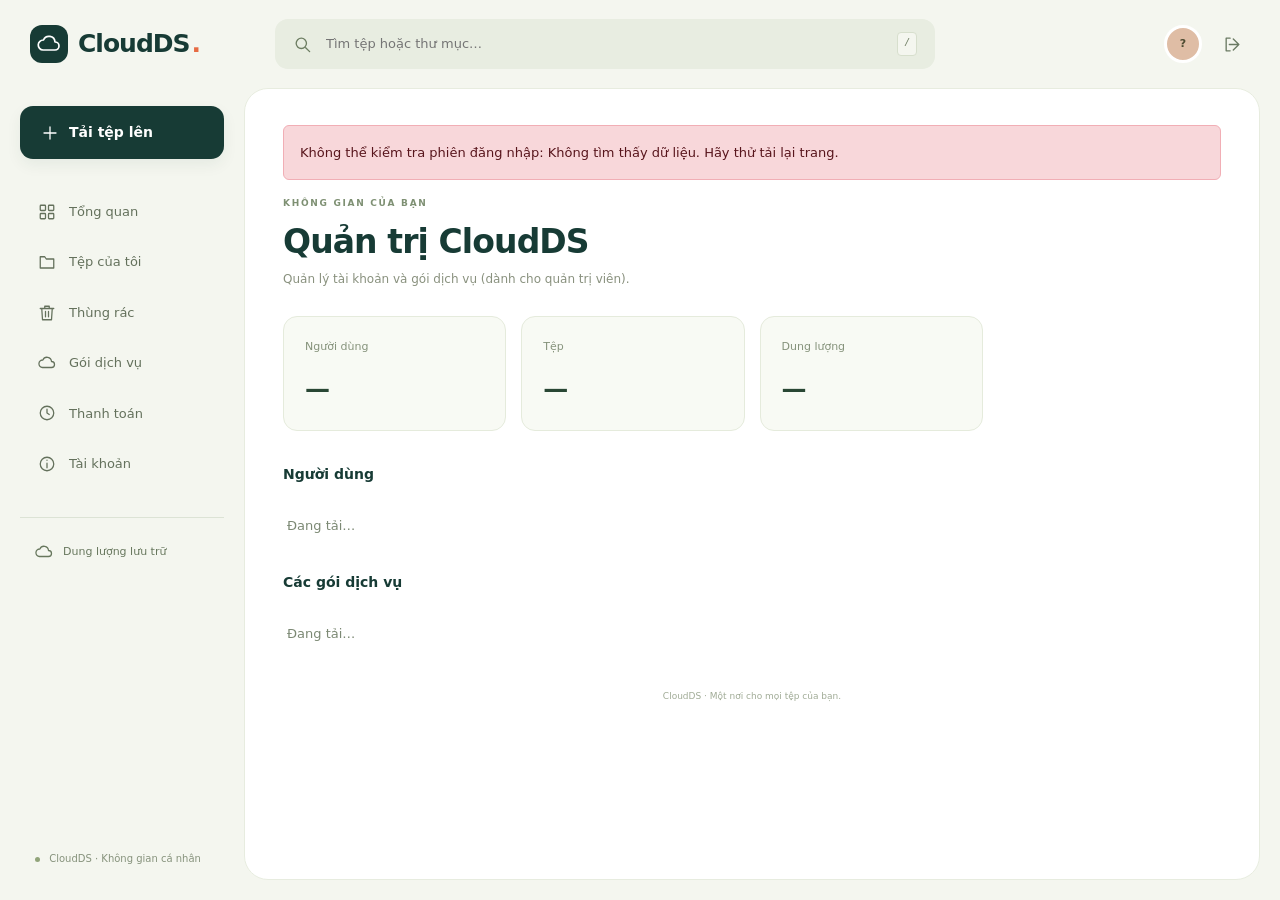
==== commit 8082794c: "merge dữ liệu từ MinhChan" ====
--- a/frontend/pages/admin.html
+++ b/frontend/pages/admin.html
@@ -32,7 +32,7 @@
 <a class="side-link " href="plans.html" data-nav="plans"><svg class="icon" aria-hidden="true"><use href="#icon-cloud"></use></svg><span>Gói dịch vụ</span></a>
 <a class="side-link " href="billing.html" data-nav="billing"><svg class="icon" aria-hidden="true"><use href="#icon-clock"></use></svg><span>Thanh toán</span></a>
 <a class="side-link " href="profile.html" data-nav="profile"><svg class="icon" aria-hidden="true"><use href="#icon-info"></use></svg><span>Tài khoản</span></a>
-<a class="side-link active" href="admin.html" data-nav="admin"><svg class="icon" aria-hidden="true"><use href="#icon-shield"></use></svg><span>Quản trị</span></a></nav>
+<a class="side-link active" href="admin.html" data-nav="admin" hidden><svg class="icon" aria-hidden="true"><use href="#icon-shield"></use></svg><span>Quản trị</span></a></nav>
     <div class="sidebar-storage">
       <div class="storage-title"><svg class="icon" aria-hidden="true"><use href="#icon-cloud"></use></svg> Dung lượng lưu trữ</div>
       <div class="progress" role="progressbar" aria-label="Dung lượng đã dùng" aria-valuemin="0" aria-valuemax="100" aria-valuenow="0" id="quota-meter"><div class="progress-bar" id="quota-bar" style="width:0%"></div></div>
--- a/frontend/assets/css/components.css
+++ b/frontend/assets/css/components.css
@@ -26,3 +26,18 @@
 .reveal.is-pending { opacity: 0; transform: translateY(18px); }
 .reveal.is-visible { opacity: 1; transform: none; transition: opacity .55s ease, transform .55s ease; }
 @media (prefers-reduced-motion: reduce) { .reveal.is-pending { opacity: 1; transform: none; } }
+
+/* CloudDS: make Basic plan action readable against its dark featured card.
+   Also applies to the public pricing section; VIP retains the dark button. */
+.plan-card.featured .btn.btn-brand {
+  background-color: #fff;
+  border-color: #fff;
+  color: var(--color-ink);
+}
+.plan-card.featured .btn.btn-brand:hover,
+.plan-card.featured .btn.btn-brand:focus-visible,
+.plan-card.featured .btn.btn-brand:active {
+  background-color: #eef2e9;
+  border-color: #eef2e9;
+  color: var(--color-ink);
+}
--- a/frontend/assets/css/dashboard.css
+++ b/frontend/assets/css/dashboard.css
@@ -23,6 +23,11 @@
 .side-link .icon { width: 18px; height: 18px; }
 .side-link:hover { background: #e9eedf; } .side-link.active { background: #dfe8d3; color: #294732; font-weight: 650; }
 .sidebar-storage { border-top: 1px solid #dce3d5; margin-top: 25px; padding: 22px 15px; }
+/* Hide placeholder values before /dashboard/summary returns. Keep their space to prevent layout shifts. */
+.sidebar-storage:not([data-quota-state="ready"]):not([data-quota-state="error"]) > .progress,
+.sidebar-storage:not([data-quota-state="ready"]):not([data-quota-state="error"]) > #quota-label,
+.sidebar-storage:not([data-quota-state="ready"]):not([data-quota-state="error"]) > .plan-note { visibility: hidden; }
+
 .storage-title { display: flex; gap: 10px; align-items: center; font-size: 11px; color: #67775d; }
 .storage-title .icon { width: 18px; } .progress { height: 5px; background: #dde4d5; margin: 16px 0 8px; } .progress-bar { background: #79985f; }
 .sidebar-storage p { font-size: 10px; color: #738267; margin: 0; } .plan-note { display: flex; align-items: center; justify-content: space-between; font-size: 10px; margin-top: 18px; } .plan-note span { letter-spacing: 1px; color: #7f906e; }
@@ -82,6 +87,13 @@
 .breadcrumb-line { display:flex; flex-wrap:wrap; align-items:center; gap:8px; color:#71866b; font-size:13px; }
 .breadcrumb-line a { color:#3a6451; font-weight:650; }
 .breadcrumb-line a:hover { text-decoration:underline; }
+/* Prevent the temporary root-only breadcrumb from flashing while ancestors load. */
+#folder-breadcrumb:not([data-breadcrumb-ready="true"]) { visibility: hidden; }
+.breadcrumb-line { min-width:0; overflow-wrap:anywhere; }
+.breadcrumb-line .breadcrumb-divider { color:#a4b29d; user-select:none; }
+.breadcrumb-line a[aria-current="page"] { color:#173b35; font-weight:750; }
+.breadcrumb-line .breadcrumb-error { color:#91634f; }
+
 .toolbar-actions { display:flex; gap:9px; flex-wrap:wrap; }
 .toolbar-actions .btn { font-size:12px; gap:7px; padding:10px 15px; }
 .upload-status { border:1px solid #cfe0bd; padding:12px 15px; border-radius:11px; background:#f2f8e8; margin-bottom:20px; color:#47643e; font-size:12px; }
